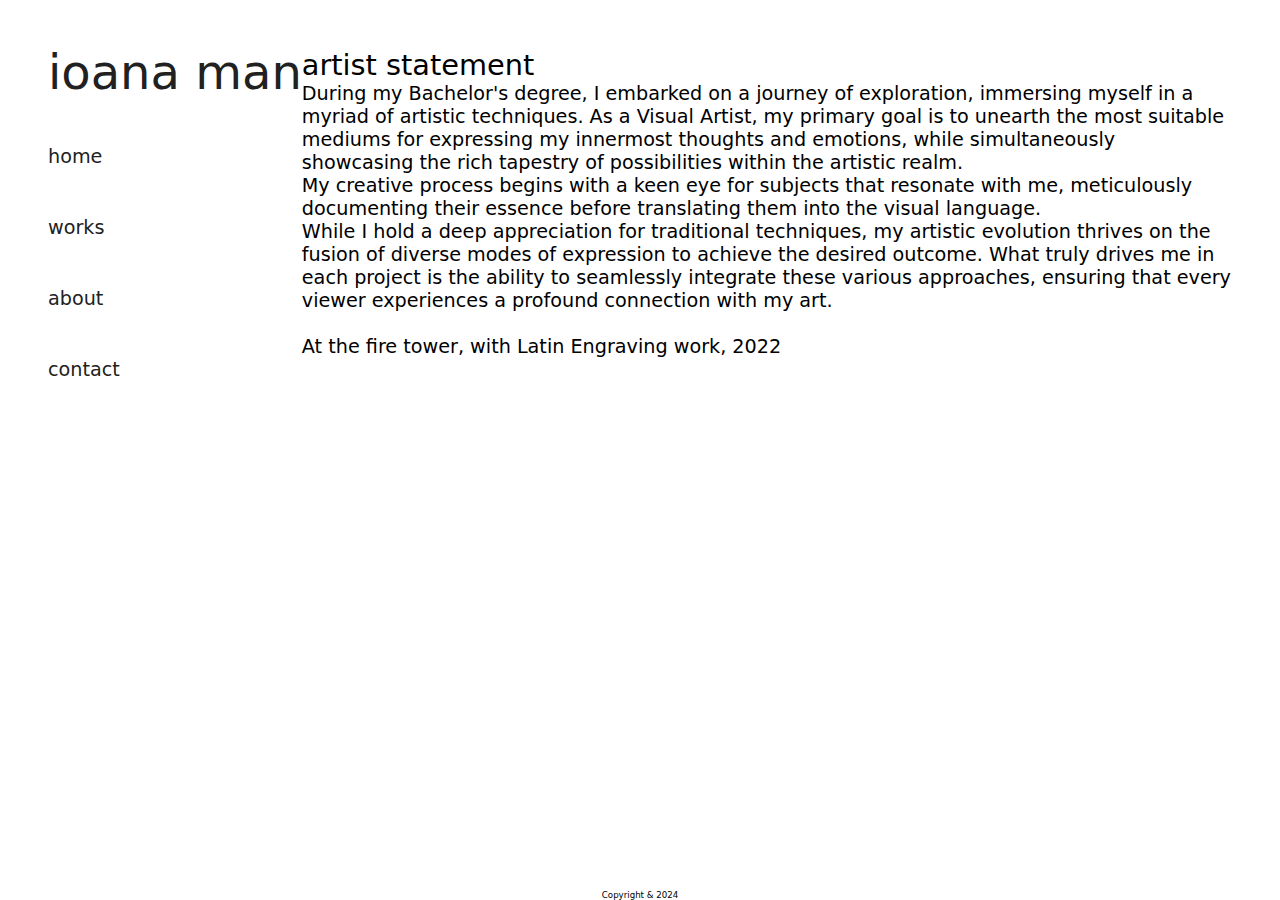
==== about.html @ 364f2be5 "add content at about me page" ====
<!DOCTYPE html>
<html lang="en">

<head>
  <meta charset="UTF-8" />
  <meta name="viewport" content="width=device-width, initial-scale=1.0" />
  <meta name="author" content="Bogdan Man" />
  <meta name="description" content="Portofolio for art including photos graphic design and other forms of art" />

  <link rel="stylesheet" href="https://fonts.cdnfonts.com/css/futura-std-4" />
  <link rel="stylesheet"
    href="https://fonts.googleapis.com/css2?family=Material+Symbols+Outlined:opsz,wght,FILL,GRAD@24,400,0,0" />
  <link rel="icon" href="./assets/l.png" />

  <link rel="stylesheet" href="stylesheet.css" />

  <title>Ioana Man</title>
</head>

<body class="home">
  <div class="container">
    <header>
      <h1>
        <a href="index.html" id="logo">ioana man</a>
      </h1>
      <input type="checkbox" id="menu-open" />
      <label for="menu-open" class="menu-btn">
        <span class="material-symbols-outlined"> menu</span>
      </label>
      <nav class="menu-box">
        <ul>
          <li>
            <a class="menu-item" href="index.html" aria-current="page">home
            </a>
          </li>
          <li>
            <a class="menu-item" href="works.html">
              works</a>
          </li>
          <li>
            <a class="menu-item" href="about.html">about</a>
          </li>
          <li>
            <a class="menu-item" href="/contact.html">contact</a>
          </li>
        </ul>
      </nav>
    </header>
    <div class="about-me-wrapper">
      <div class="about-me-description">
        <h2>artist statement</h2>
        <p>
          During my Bachelor's degree, I embarked on a journey of exploration,
          immersing myself in a myriad of artistic techniques. As a Visual
          Artist, my primary goal is to unearth the most suitable mediums for
          expressing my innermost thoughts and emotions, while simultaneously
          showcasing the rich tapestry of possibilities within the artistic
          realm.
        </p>
        <p> My creative process begins with a keen eye for subjects that
          resonate with me, meticulously documenting their essence before
          translating them into the visual language.
        </p>
        <p>While I hold a deep
          appreciation for traditional techniques, my artistic evolution
          thrives on the fusion of diverse modes of expression to achieve the
          desired outcome. What truly drives me in each project is the ability
          to seamlessly integrate these various approaches, ensuring that
          every viewer experiences a profound connection with my art.
        </p>

      </div>
      <figure>
      <img src="./assets/aboutme/fire.jpg" alt="" loading="lazy" />
      <figcaption>At the fire tower, with Latin Engraving work, 2022</figcaption>
    </figure>
    </div>
    <!-- <div class="bg-container"></div> -->
    <footer>Copyright &amp; 2024</footer>
  </div>
</body>

</html>
---- stylesheet.css ----
:root {
  --color-text: #212121;
  --color-text-hover: #e77e9b;
  --font-logo: "Futura Std", system-ui, -apple-system, sans-serif;
  --font-nav: "Futura Std", system-ui, -apple-system, sans-serif;
  --font-logo-weight: 300;
  --font-nav-weight: 300;
  --font-logo-size: clamp(3rem, 1rem + 1vw, 4rem);
  --font-nav-size: clamp(0.5rem, 0.8rem + 0.5vw, 2rem);
}

/* Reset */
* {
  margin: 0;
  padding: 0;
  box-sizing: border-box;
}

.container {
  display: grid;
  grid-template-columns: auto 1fr;
  grid-template-rows: 1fr auto;
  min-height: 100vh;
  padding-inline: 3rem;
  /* padding-block: 3rem; */
  padding-block-start: 3rem;
}

/* Header */
header {
  color: var(--color-text);
  background-color: white;
  display: flex;
  justify-content: start;
  flex-direction: column;
  align-items: start;
  grid-area: 1 / 1 / 4 / 2;
}

/* Hamburger menu */
span.material-symbols-outlined {
  font-size: 2.5rem;
}

.bg-container {
  grid-area: 1 / 2 / 4 / 4;
  background-image: url("./assets/images/bird/b1.png");
  /* min-height: 100vh; */
  background-position: center center;
  background-repeat: no-repeat;
  background-attachment: fixed;
  background-size: cover;
}

/* Logo */
#logo {
  text-decoration: none;
  color: var(--color-text);
  font-family: var(--font-logo);
  font-weight: var(--font-logo-weight);
  font-size: var(--font-logo-size);
  line-height: 1;
}

nav {
  font-family: var(--font-nav);
  font-weight: var(--font-nav-weight);
  font-size: var(--font-nav-size);
}

h1 {
  margin-block-end: 3rem;
}

ul {
  display: grid;
  grid-template-rows: repeat(3, 1fr);
  grid-gap: 3rem;
  list-style: none;
}

nav ul li {
  display: block;
}

nav ul li a {
  text-decoration: none;
  color: var(--color-text);
  border-block-end: 2px solid var(--border-color, transparent);
}

nav ul li a:where(:hover, :focus) {
  --border-color: var(--color-text-hover);
  color: var(--color-text-hover);
}

nav ul li a:active {
  color: var(--color-text-hover);
}

/* /Header End */

/* Contact */
.form-wrapper {
  position: absolute;
  display: flex;
  justify-content: center;
  align-items: center;
  inset-inline: 50vw;
  inset-block: 50vh;
  /* min-width: 30rem; */
  /* max-width: 80%; */
  height: 36rem;
  max-height: 77%;
  /* max-height: 70%; */
  transform: translate(-50%, -50%);
  background-color: rgba(255, 255, 255, 0.3);
  border-radius: 5px;
  box-shadow: 0.1rem 0.1rem 0.5rem 0 rgba(0, 0, 0, 0.5);
}

label:not(.menu-btn),
input,
textarea,
select,
button {
  font-family: var(--font-nav);
  font-size: var(--font-nav-size);
  font-weight: 300;
  line-height: 1.5;
}

form {
  width: 30em;
  max-width: 90%;
  margin: 0 auto;
}

label:not(.menu-btn) {
  margin-block-start: 1rem;
  /* margin-block-end: .4rem; */

  display: block;
}

.form-input,
.form-textarea {
  padding: 0.1rem;
  width: 100%;
  border: 0px solid #000;
  border-radius: 2px;
  box-shadow: 0.2rem 0.2rem 0.5rem 0.1rem rgba(0, 0, 0, 0.2);
}

.form-textarea {
  margin-block-end: 1rem;
}

button {
  padding-inline: 3.9rem;
  padding-block: 0.1rem;
  border: 0px;
  border-radius: 0.2rem;
  background-color: rgba(0, 0, 0, 0.3);
  color: white;
  /* reset: all; */
}

button:hover {
  cursor: pointer;
  background-color: rgb(231, 126, 155, 0.9);
  color: black;
}

/* Contact END */

/* Works */
.content-container {
  font-family: var(--font-nav);
  font-size: var(--font-nav-size);
  font-weight: var(--font-nav-weight);
  line-height: 2;
}

section h2 {
  font-weight: var(--font-nav-weight);
}

/* Works - END */

.about-me-wrapper {
  font-family: var(--font-nav);
  font-size: var(--font-nav-size);
  font-weight: var(--font-nav-weight);
}

.about-me-wrapper h2 {
  font-weight: var(--font-nav-weight);
}

footer {
  grid-area: 3 / 1 / 4 / 4;
  text-align: center;
  background-color: white;
  font-family: var(--font-nav);
  font-size: clamp(0.1rem, 0.3rem + 0.3vw, 0.7rem);
  font-weight: 100;
  padding-block-start: 3rem;
}

/* MEDIA QUERIES */
/* Mobile */
@media (max-width: 48rem) {
  .container {
    display: grid;
    grid-template-columns: 1fr;
    grid-template-rows: 0.4fr 4fr 0.1fr;
    padding-inline: 1.3rem;
    padding-block: 0rem;
  }

  /* Header */
  header {
    grid-area: 1 / 1 / 2 / 2;
    background-color: white;
    flex-direction: row;
    justify-content: space-between;
    align-items: center;
    margin: 0;
    z-index: 1;
  }

  #logo {
    line-height: 1;
    inset-inline-start: 0;
  }

  h1 {
    margin: 0;
  }

  /* Menu on mobile */
  #menu-open:checked ~ nav.menu-box {
    display: block !important;
    position: fixed;
  }

  #menu-open:checked ~ nav ul {
    display: flex !important;
    flex-direction: column;
    justify-content: start;
    align-items: center;
    text-align: center;
    position: fixed;
    background-color: #e77e9b;
    width: 100vw;
    height: 100vh;
    inset-inline: 50vw;
    inset-block: 10vw;
    transform: translate(-50%, 0);
    padding-block-start: 5rem;
  }

  .menu-btn {
    cursor: pointer;
    line-height: 0;
  }

  .menu-box {
    display: none;
    position: fixed;
  }

  .menu-item:hover {
    border-color: #fff;
    color: #fff;
    cursor: pointer;
  }

  input[type="checkbox"] {
    appearance: none;
  }

  /* Menu button on mobile END */
  /* Header END */

  .bg-container {
    grid-area: 2 / 1 / 3 / 2;
    background-image: url("./assets/images/bird/b1.png");
    background-position: center center;
    background-repeat: no-repeat;
    background-attachment: fixed;
    background-size: cover;
  }

  /* Works */
  .works {
    padding-inline: 1em;
    padding-block: 1rem;
  }

  /* Works END */

  footer {
    grid-area: 3 / 1 / 4 / 2;
    padding-block: 0rem;
    text-align: center;
    align-self: end;
  }

  /* Contact Form */
  .form-wrapper {
    min-width: 70%;
  }
  /* Contact Form  END*/

  /* About Me */
  .about-me-wrapper {
    display: grid;
    grid-template-columns: 1fr;
    grid-template-rows: auto auto;
    min-height: 100vh;
  }

  .about-me-description {
    padding-block: 5rem 5rem;
  }
  .about-me-description h2 {
    /* font-size:medium; */
    margin-block-end: 1rem;
    text-transform: capitalize;
  }

  .about-me-description p{
    line-height: 1.8rem;
    letter-spacing: .1rem;
    text-wrap: pretty;
    word-break:break;
    margin-block: 0 1rem;
  }

  .about-me-wrapper img{
    /* width: 100%; */
    /* height: 100%; */
    block-size: auto;
    max-inline-size: 100%;
    object-fit: cover;
    display: block;
    overflow:hidden;
    padding-block: 1rem 1rem;
  }

  figcaption {
    font-size: .8rem;
    text-align: center;
  }
  /* About Me END */
}

/* Desktop and Larger */
@media (min-width: 48.06rem) {
  .container {
    display: grid;
    grid-template-columns: auto 1fr;
    grid-template-rows: 1fr auto;
    min-height: 100vh;
    padding-inline: 3rem;
    padding-block-start: 3rem;
  }

  .menu-btn {
    display: none;
  }

  input[type="checkbox"] {
    appearance: none;
  }

  footer {
    padding-block-start: 1rem;
  }

  .form-wrapper {
    min-width: 30%;
    transform: translate(-30%, -50%);
  }

  /* Works */
  .works {
    min-height: 100vh;
    padding-inline: 3rem;
    padding-block-start: 3rem;
  }

  .works-header {
    position: fixed;
    min-height: 100vh;
    inset-block-start: 0;
    padding-block-start: 3rem;
  }

  .content-container {
    inline-size: 71vw;
    transform: translate(30%, 0);
  }

  section h2 {
    position: absolute;
    inset-inline-end: 0;
  }

  /* Works END */
}
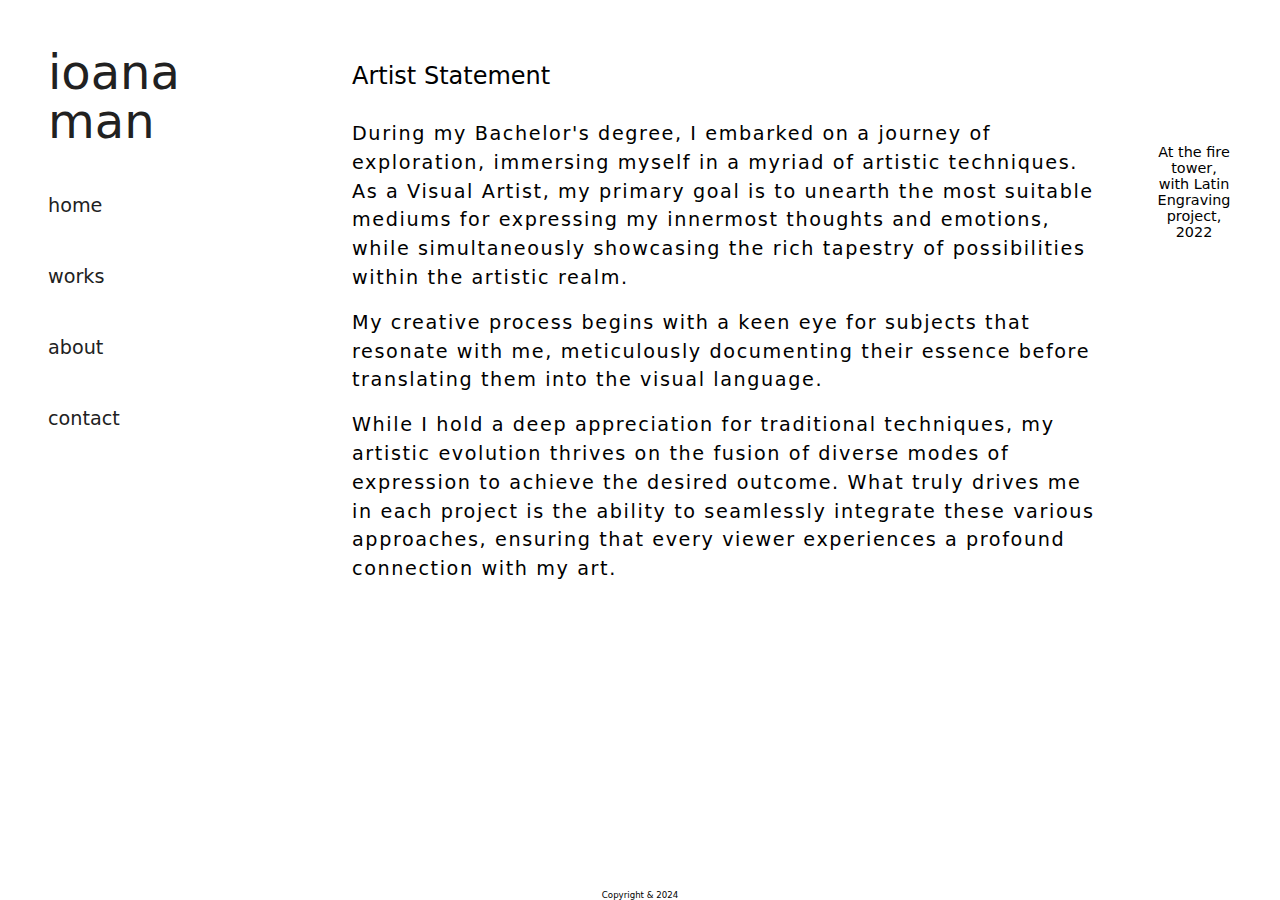
==== commit 1e52ad7d: "adjust menu in mobile, about me in desktop, work section in desktop, anatomy images resize" ====
--- a/about.html
+++ b/about.html
@@ -18,8 +18,8 @@
 </head>
 
 <body class="home">
-  <div class="container">
-    <header>
+  <div class="about">
+    <header class="about-header">
       <h1>
         <a href="index.html" id="logo">ioana man</a>
       </h1>
@@ -71,9 +71,9 @@
 
       </div>
       <figure>
-      <img src="./assets/aboutme/fire.jpg" alt="" loading="lazy" />
-      <figcaption>At the fire tower, with Latin Engraving work, 2022</figcaption>
-    </figure>
+        <img src="./assets/aboutme/fire.jpg" alt="" loading="lazy" />
+        <figcaption>At the fire tower, with Latin Engraving project, 2022</figcaption>
+      </figure>
     </div>
     <!-- <div class="bg-container"></div> -->
     <footer>Copyright &amp; 2024</footer>
--- a/stylesheet.css
+++ b/stylesheet.css
@@ -7,6 +7,7 @@
   --font-nav-weight: 300;
   --font-logo-size: clamp(3rem, 1rem + 1vw, 4rem);
   --font-nav-size: clamp(0.5rem, 0.8rem + 0.5vw, 2rem);
+  --font-about-me-header-size: 1.5rem;
 }
 
 /* Reset */
@@ -50,6 +51,10 @@
   background-repeat: no-repeat;
   background-attachment: fixed;
   background-size: cover;
+}
+
+body:has(#menu-open:checked) {
+  overflow: hidden;
 }
 
 /* Logo */
@@ -188,6 +193,7 @@
 
 /* Works - END */
 
+/* About me  */
 .about-me-wrapper {
   font-family: var(--font-nav);
   font-size: var(--font-nav-size);
@@ -196,7 +202,10 @@
 
 .about-me-wrapper h2 {
   font-weight: var(--font-nav-weight);
-}
+  font-size: var(--font-about-me-header-size);
+}
+
+/* About me  END*/
 
 footer {
   grid-area: 3 / 1 / 4 / 4;
@@ -208,6 +217,8 @@
   padding-block-start: 3rem;
 }
 
+
+
 /* MEDIA QUERIES */
 /* Mobile */
 @media (max-width: 48rem) {
@@ -215,8 +226,8 @@
     display: grid;
     grid-template-columns: 1fr;
     grid-template-rows: 0.4fr 4fr 0.1fr;
-    padding-inline: 1.3rem;
-    padding-block: 0rem;
+    padding-inline: 1rem;
+    padding-block: 1rem;
   }
 
   /* Header */
@@ -226,7 +237,7 @@
     flex-direction: row;
     justify-content: space-between;
     align-items: center;
-    margin: 0;
+    /* margin: 0; */
     z-index: 1;
   }
 
@@ -239,26 +250,22 @@
     margin: 0;
   }
 
-  /* Menu on mobile */
-  #menu-open:checked ~ nav.menu-box {
+  #menu-open:checked~nav.menu-box {
     display: block !important;
-    position: fixed;
-  }
-
-  #menu-open:checked ~ nav ul {
-    display: flex !important;
+    background-color: #e77e9b;
+    inset-inline-end: 0;
+    inset-block-start: 5rem;
+    inline-size: 100vw;
+    block-size: 100vh;
+    text-align: center;
+  }
+
+  #menu-open:checked~nav ul {
+    display: flex;
     flex-direction: column;
-    justify-content: start;
     align-items: center;
-    text-align: center;
-    position: fixed;
-    background-color: #e77e9b;
-    width: 100vw;
-    height: 100vh;
-    inset-inline: 50vw;
-    inset-block: 10vw;
-    transform: translate(-50%, 0);
-    padding-block-start: 5rem;
+    justify-content: end;
+    block-size: 50%;
   }
 
   .menu-btn {
@@ -299,6 +306,40 @@
     padding-block: 1rem;
   }
 
+  .section-anatomy img {
+    max-inline-size: 100%;
+    block-size: auto;
+    object-fit: contain;
+  }
+
+  .content-container {
+    padding-block: 2rem;
+  }
+
+  .section-anatomy {
+    display: flex;
+    flex-direction: column;
+    margin-block: 1rem;
+  }
+
+  .section-anatomy h2 {
+    align-self: flex-end;
+    margin-block: 1rem;
+  }
+
+  .anatomy-images-wrapper {
+    margin-block: 1rem;
+  }
+
+  .anatomy-images-wrapper img {
+    padding-block: 3rem;
+    padding-inline: 2rem;
+  }
+
+  .anatomy-images-wrapper img:not(:last-child) {
+    margin-block-end: 1rem ;
+  }
+
   /* Works END */
 
   footer {
@@ -312,48 +353,64 @@
   .form-wrapper {
     min-width: 70%;
   }
+
   /* Contact Form  END*/
 
   /* About Me */
+  .about {
+    min-height: 100vh;
+    padding-inline: 1rem;
+    padding-block: 1rem;
+  }
+
   .about-me-wrapper {
-    display: grid;
+    display: flex;
+    flex-direction: column;
+    justify-content: center;
+    align-items: center;
+    /* display: grid;
     grid-template-columns: 1fr;
-    grid-template-rows: auto auto;
-    min-height: 100vh;
+    grid-template-rows: 1fr .1fr; */
+    /* min-height: 100vh; */
   }
 
   .about-me-description {
     padding-block: 5rem 5rem;
   }
+
   .about-me-description h2 {
     /* font-size:medium; */
     margin-block-end: 1rem;
     text-transform: capitalize;
-  }
-
-  .about-me-description p{
+    padding-inline-start: 1rem;
+  }
+
+  .about-me-description p {
     line-height: 1.8rem;
-    letter-spacing: .1rem;
+    letter-spacing: 0.1rem;
+    padding-inline: 1rem;
     text-wrap: pretty;
-    word-break:break;
+    word-break: break;
+  }
+
+  .about-me-description p:not(:last-child) {
     margin-block: 0 1rem;
   }
 
-  .about-me-wrapper img{
-    /* width: 100%; */
-    /* height: 100%; */
+  .about-me-wrapper img {
     block-size: auto;
     max-inline-size: 100%;
     object-fit: cover;
     display: block;
-    overflow:hidden;
     padding-block: 1rem 1rem;
   }
 
   figcaption {
-    font-size: .8rem;
+    font-size: 0.8rem;
     text-align: center;
-  }
+    margin-block-end: 5rem;
+  }
+
   /* About Me END */
 }
 
@@ -386,28 +443,131 @@
   }
 
   /* Works */
+
   .works {
+    padding-inline: 3rem;
+    padding-block-start: 3rem;
+    /* overflow: auto; */
+  }
+
+  .works-header {
+    position: sticky;
+    /* min-height: 100vh; */
+    inset-block-start: 0;
+    inset-inline-start: 0;
+    min-width: 15rem;
+    margin-inline-end: 1rem;
+    align-self: flex-start
+      /* padding-inline-start: 3rem; */
+  }
+
+  #header-content-wrapper {
+    display: flex;
+    flex-direction: row;
+    justify-content: space-between;
+  }
+
+  .section-anatomy {
+    display: flex;
+    flex-direction: column;
+    align-items: end;
+  }
+
+  .section-anatomy h2{
+    padding-inline-end: 2rem;
+  }
+
+  .anatomy-images-wrapper {
+    display: flex;
+    flex-direction: column;
+    align-items: end;
+    justify-content: center;
+  }
+
+  .anatomy-images-wrapper img {
+    max-inline-size: 100%;
+    block-size: auto;
+    object-fit: contain;
+    padding-block: 5rem;
+    margin-block: 1rem;
+    padding-inline: 2rem;
+  }
+  #anatomy-vertical-img{
+    max-inline-size: 70%;
+    align-self: center;
+  }
+
+  /* Works END */
+
+  /* About me */
+  .about {
+    display: grid;
+    grid-template-columns: 1fr auto;
+    grid-template-rows: auto 1fr;
     min-height: 100vh;
     padding-inline: 3rem;
     padding-block-start: 3rem;
-  }
-
-  .works-header {
-    position: fixed;
-    min-height: 100vh;
-    inset-block-start: 0;
-    padding-block-start: 3rem;
-  }
-
-  .content-container {
-    inline-size: 71vw;
-    transform: translate(30%, 0);
-  }
-
-  section h2 {
-    position: absolute;
+    /* overflow: hidden; */
+  }
+
+  .about-header {
+    margin-inline-end: 3rem;
+    min-width: 15rem;
+  }
+
+  .about-me-wrapper {
+    display: flex;
+    /* padding-block-end:3rem */
+  }
+
+  .about-me-description {
+    /* max-inline-size: 50% 100% auto auto; */
+    /* inset-inline: 50vw; */
+    /* inset-block: 50vh; */
+    /* height: auto; */
+    /* width: auto !important; */
+    padding-inline: 1rem;
+  }
+
+  .about-me-description h2 {
+    margin-inline-end: 2rem;
+    margin-block: 1rem 2rem;
+    line-height: 1;
+    text-transform: capitalize;
+  }
+
+  .about-me-description p {
+    line-height: 1.8rem;
+    letter-spacing: 0.1rem;
+    text-wrap: pretty;
+    word-break: break;
+    margin-inline-end: 2rem;
+    min-width: 10rem;
+  }
+
+  .about-me-description p:not(:last-child) {
+    margin-block: 0 1rem;
+  }
+
+  .about-me-wrapper img {
+    object-fit: contain;
+    /* object-position: top center; */
+    max-width: 20rem;
+    height: auto;
+    /* object-position: 50% 50%; */
+    display: block;
+    margin-inline-start: auto;
     inset-inline-end: 0;
-  }
-
-  /* Works END */
-}
+    /* block-size: auto; */
+    /* max-inline-size: 100%; */
+    object-fit: cover;
+    padding-block: 5rem 1rem;
+  }
+
+  figcaption {
+    font-size: calc(0.5rem + 0.5vw);
+    text-align: center;
+  }
+
+  /* About me END*/
+}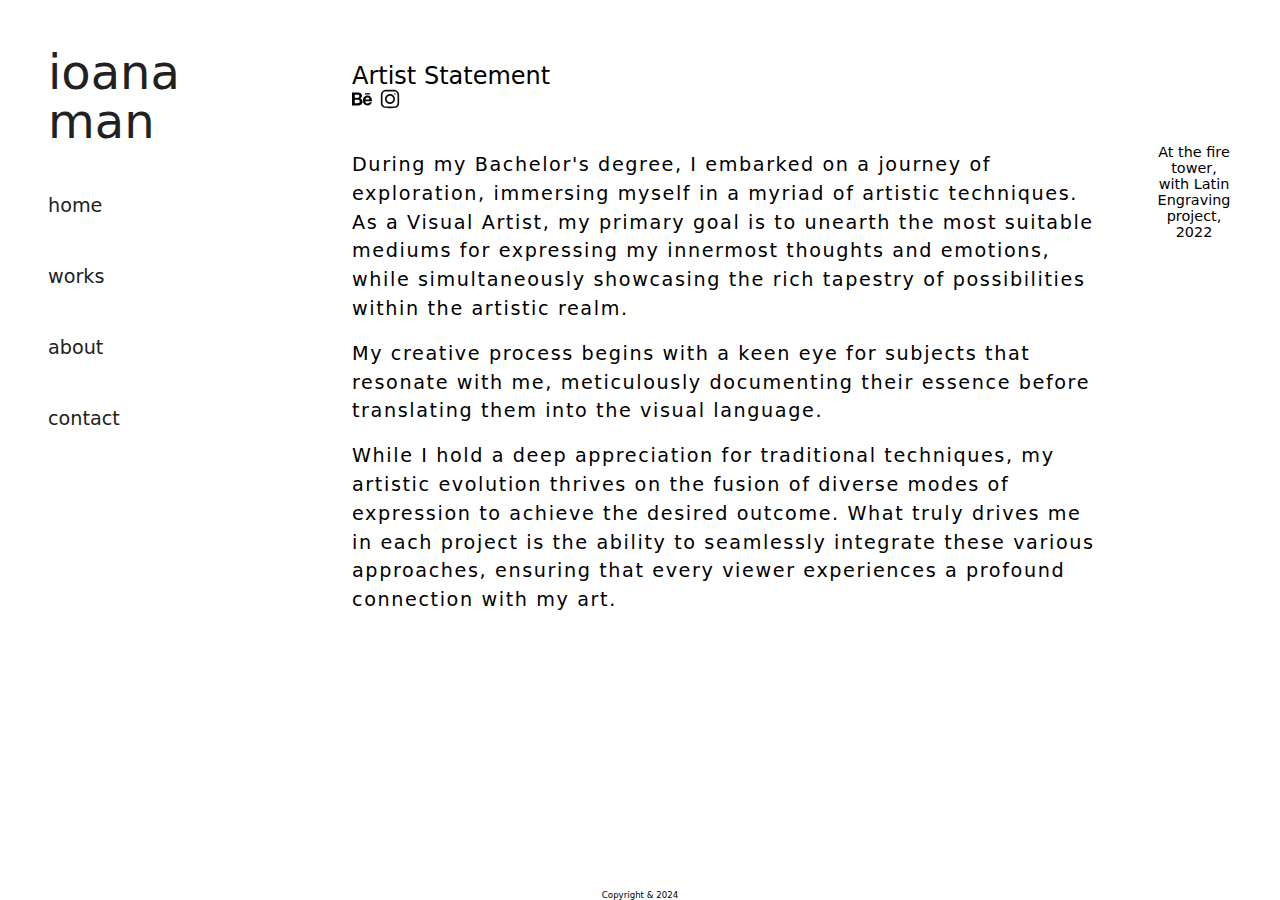
==== commit d6019709: "adding social media" ====
--- a/about.html
+++ b/about.html
@@ -1,83 +1,104 @@
 <!DOCTYPE html>
 <html lang="en">
+  <head>
+    <meta charset="UTF-8" />
+    <meta name="viewport" content="width=device-width, initial-scale=1.0" />
+    <meta name="author" content="Bogdan Man" />
+    <meta
+      name="description"
+      content="Portofolio for art including photos graphic design and other forms of art"
+    />
 
-<head>
-  <meta charset="UTF-8" />
-  <meta name="viewport" content="width=device-width, initial-scale=1.0" />
-  <meta name="author" content="Bogdan Man" />
-  <meta name="description" content="Portofolio for art including photos graphic design and other forms of art" />
+    <link rel="stylesheet" href="https://fonts.cdnfonts.com/css/futura-std-4" />
+    <link
+      rel="stylesheet"
+      href="https://fonts.googleapis.com/css2?family=Material+Symbols+Outlined:opsz,wght,FILL,GRAD@24,400,0,0"
+    />
+    <link rel="icon" href="./assets/l.png" />
 
-  <link rel="stylesheet" href="https://fonts.cdnfonts.com/css/futura-std-4" />
-  <link rel="stylesheet"
-    href="https://fonts.googleapis.com/css2?family=Material+Symbols+Outlined:opsz,wght,FILL,GRAD@24,400,0,0" />
-  <link rel="icon" href="./assets/l.png" />
+    <link rel="stylesheet" href="stylesheet.css" />
 
-  <link rel="stylesheet" href="stylesheet.css" />
+    <title>Ioana Man</title>
+  </head>
 
-  <title>Ioana Man</title>
-</head>
-
-<body class="home">
-  <div class="about">
-    <header class="about-header">
-      <h1>
-        <a href="index.html" id="logo">ioana man</a>
-      </h1>
-      <input type="checkbox" id="menu-open" />
-      <label for="menu-open" class="menu-btn">
-        <span class="material-symbols-outlined"> menu</span>
-      </label>
-      <nav class="menu-box">
-        <ul>
-          <li>
-            <a class="menu-item" href="index.html" aria-current="page">home
-            </a>
-          </li>
-          <li>
-            <a class="menu-item" href="works.html">
-              works</a>
-          </li>
-          <li>
-            <a class="menu-item" href="about.html">about</a>
-          </li>
-          <li>
-            <a class="menu-item" href="/contact.html">contact</a>
-          </li>
-        </ul>
-      </nav>
-    </header>
-    <div class="about-me-wrapper">
-      <div class="about-me-description">
-        <h2>artist statement</h2>
-        <p>
-          During my Bachelor's degree, I embarked on a journey of exploration,
-          immersing myself in a myriad of artistic techniques. As a Visual
-          Artist, my primary goal is to unearth the most suitable mediums for
-          expressing my innermost thoughts and emotions, while simultaneously
-          showcasing the rich tapestry of possibilities within the artistic
-          realm.
-        </p>
-        <p> My creative process begins with a keen eye for subjects that
-          resonate with me, meticulously documenting their essence before
-          translating them into the visual language.
-        </p>
-        <p>While I hold a deep
-          appreciation for traditional techniques, my artistic evolution
-          thrives on the fusion of diverse modes of expression to achieve the
-          desired outcome. What truly drives me in each project is the ability
-          to seamlessly integrate these various approaches, ensuring that
-          every viewer experiences a profound connection with my art.
-        </p>
-
+  <body class="home">
+    <div class="about">
+      <header class="about-header">
+        <h1>
+          <a href="index.html" id="logo">ioana man</a>
+        </h1>
+        <input type="checkbox" id="menu-open" />
+        <label for="menu-open" class="menu-btn">
+          <span class="material-symbols-outlined"> menu</span>
+        </label>
+        <nav class="menu-box">
+          <ul>
+            <li>
+              <a class="menu-item" href="index.html" aria-current="page"
+                >home
+              </a>
+            </li>
+            <li>
+              <a class="menu-item" href="works.html"> works</a>
+            </li>
+            <li>
+              <a class="menu-item" href="about.html">about</a>
+            </li>
+            <li>
+              <a class="menu-item" href="/contact.html">contact</a>
+            </li>
+          </ul>
+        </nav>
+      </header>
+      <div class="about-me-wrapper">
+        <div class="about-me-description">
+          <div class="header-social-media">
+            <h2>artist statement</h2>
+            <div class="social-media">
+              <img
+                id="social-media-behance"
+                src="./assets/social-media/behance.svg"
+                alt="behance"
+                style="width: 20px; height: auto"
+              />
+              <img
+                src="./assets/social-media/insta.svg"
+                alt="instagram"
+                style="width: 20px; height: auto"
+              />
+            </div>
+          </div>
+          <p>
+            During my Bachelor's degree, I embarked on a journey of exploration,
+            immersing myself in a myriad of artistic techniques. As a Visual
+            Artist, my primary goal is to unearth the most suitable mediums for
+            expressing my innermost thoughts and emotions, while simultaneously
+            showcasing the rich tapestry of possibilities within the artistic
+            realm.
+          </p>
+          <p>
+            My creative process begins with a keen eye for subjects that
+            resonate with me, meticulously documenting their essence before
+            translating them into the visual language.
+          </p>
+          <p>
+            While I hold a deep appreciation for traditional techniques, my
+            artistic evolution thrives on the fusion of diverse modes of
+            expression to achieve the desired outcome. What truly drives me in
+            each project is the ability to seamlessly integrate these various
+            approaches, ensuring that every viewer experiences a profound
+            connection with my art.
+          </p>
+        </div>
+        <figure>
+          <img src="./assets/aboutme/fire.jpg" alt="" loading="lazy" />
+          <figcaption>
+            At the fire tower, with Latin Engraving project, 2022
+          </figcaption>
+        </figure>
       </div>
-      <figure>
-        <img src="./assets/aboutme/fire.jpg" alt="" loading="lazy" />
-        <figcaption>At the fire tower, with Latin Engraving project, 2022</figcaption>
-      </figure>
+      <!-- <div class="bg-container"></div> -->
+      <footer>Copyright &amp; 2024</footer>
     </div>
-    <!-- <div class="bg-container"></div> -->
-    <footer>Copyright &amp; 2024</footer>
-  </div>
-</body>
-
-</html>+  </body>
+</html>
--- a/stylesheet.css
+++ b/stylesheet.css
@@ -23,7 +23,6 @@
   grid-template-rows: 1fr auto;
   min-height: 100vh;
   padding-inline: 3rem;
-  /* padding-block: 3rem; */
   padding-block-start: 3rem;
 }
 
@@ -46,7 +45,6 @@
 .bg-container {
   grid-area: 1 / 2 / 4 / 4;
   background-image: url("./assets/images/bird/b1.png");
-  /* min-height: 100vh; */
   background-position: center center;
   background-repeat: no-repeat;
   background-attachment: fixed;
@@ -98,11 +96,6 @@
   --border-color: var(--color-text-hover);
   color: var(--color-text-hover);
 }
-
-nav ul li a:active {
-  color: var(--color-text-hover);
-}
-
 /* /Header End */
 
 /* Contact */
@@ -113,15 +106,13 @@
   align-items: center;
   inset-inline: 50vw;
   inset-block: 50vh;
-  /* min-width: 30rem; */
-  /* max-width: 80%; */
   height: 36rem;
   max-height: 77%;
-  /* max-height: 70%; */
   transform: translate(-50%, -50%);
   background-color: rgba(255, 255, 255, 0.3);
   border-radius: 5px;
   box-shadow: 0.1rem 0.1rem 0.5rem 0 rgba(0, 0, 0, 0.5);
+  backdrop-filter: blur(5px);
 }
 
 label:not(.menu-btn),
@@ -205,7 +196,17 @@
   font-size: var(--font-about-me-header-size);
 }
 
+/* Social-media */
+.social-media img {
+  cursor: pointer;
+}
+
+.social-media img:where(:hover, :focus, :active) {
+  opacity: .5;
+}
+/* Social-media END*/
 /* About me  END*/
+
 
 footer {
   grid-area: 3 / 1 / 4 / 4;
@@ -237,7 +238,6 @@
     flex-direction: row;
     justify-content: space-between;
     align-items: center;
-    /* margin: 0; */
     z-index: 1;
   }
 
@@ -368,10 +368,6 @@
     flex-direction: column;
     justify-content: center;
     align-items: center;
-    /* display: grid;
-    grid-template-columns: 1fr;
-    grid-template-rows: 1fr .1fr; */
-    /* min-height: 100vh; */
   }
 
   .about-me-description {
@@ -379,8 +375,7 @@
   }
 
   .about-me-description h2 {
-    /* font-size:medium; */
-    margin-block-end: 1rem;
+    /* margin-block-end: 1rem; */
     text-transform: capitalize;
     padding-inline-start: 1rem;
   }
@@ -411,6 +406,23 @@
     margin-block-end: 5rem;
   }
 
+  .header-social-media {
+    display: flex;
+    flex-direction: column;
+  }
+
+  .social-media{
+    display: flex;
+    flex-direction: row;
+    gap: .6rem;
+    padding-inline-start: 1rem;
+    margin-block-end: 1rem;
+  }
+
+  .social-media img {
+    padding-bottom: 10px;
+    padding-top: 1px;
+  }
   /* About Me END */
 }
 
@@ -447,18 +459,15 @@
   .works {
     padding-inline: 3rem;
     padding-block-start: 3rem;
-    /* overflow: auto; */
   }
 
   .works-header {
     position: sticky;
-    /* min-height: 100vh; */
     inset-block-start: 0;
     inset-inline-start: 0;
     min-width: 15rem;
     margin-inline-end: 1rem;
     align-self: flex-start
-      /* padding-inline-start: 3rem; */
   }
 
   #header-content-wrapper {
@@ -507,7 +516,6 @@
     min-height: 100vh;
     padding-inline: 3rem;
     padding-block-start: 3rem;
-    /* overflow: hidden; */
   }
 
   .about-header {
@@ -517,21 +525,14 @@
 
   .about-me-wrapper {
     display: flex;
-    /* padding-block-end:3rem */
   }
 
   .about-me-description {
-    /* max-inline-size: 50% 100% auto auto; */
-    /* inset-inline: 50vw; */
-    /* inset-block: 50vh; */
-    /* height: auto; */
-    /* width: auto !important; */
     padding-inline: 1rem;
   }
 
   .about-me-description h2 {
-    margin-inline-end: 2rem;
-    margin-block: 1rem 2rem;
+    padding-block-start: 1rem;
     line-height: 1;
     text-transform: capitalize;
   }
@@ -551,15 +552,11 @@
 
   .about-me-wrapper img {
     object-fit: contain;
-    /* object-position: top center; */
     max-width: 20rem;
     height: auto;
-    /* object-position: 50% 50%; */
     display: block;
     margin-inline-start: auto;
     inset-inline-end: 0;
-    /* block-size: auto; */
-    /* max-inline-size: 100%; */
     object-fit: cover;
     padding-block: 5rem 1rem;
   }
@@ -569,5 +566,29 @@
     text-align: center;
   }
 
+  /* Social-media */
+  .header-social-media {
+    display: flex;
+    flex-direction: column;
+    justify-content: start;
+    align-items: start;
+  }
+
+  .social-media{
+    display: flex;
+    align-items: start;
+    justify-content: start;
+    justify-self: start;
+    gap: .5rem;
+    margin-inline-end: 2rem;
+    margin-block: 0 2rem;
+  }
+
+  .social-media img {
+    padding-bottom: 10px;
+    padding-top: 1px;
+  }
+
+  /* Social-media END*/
   /* About me END*/
 }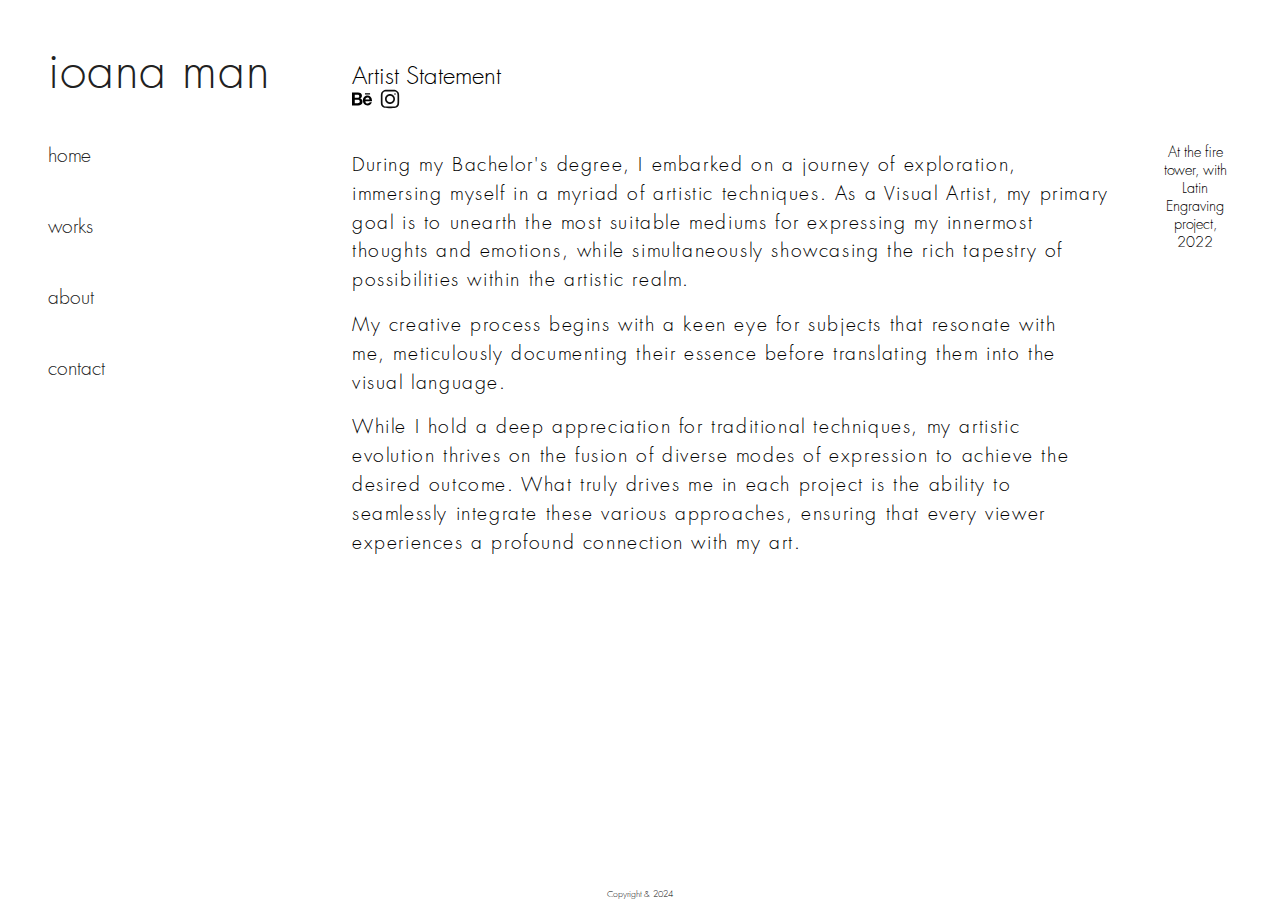
==== commit 13fd64d7: "ading prefetch to material symbol links" ====
--- a/about.html
+++ b/about.html
@@ -9,8 +9,7 @@
       content="Portofolio for art including photos graphic design and other forms of art"
     />
 
-    <link rel="stylesheet" href="https://fonts.cdnfonts.com/css/futura-std-4" />
-    <link
+    <link rel="DNS-prefetch"
       rel="stylesheet"
       href="https://fonts.googleapis.com/css2?family=Material+Symbols+Outlined:opsz,wght,FILL,GRAD@24,400,0,0"
     />
@@ -55,17 +54,17 @@
           <div class="header-social-media">
             <h2>artist statement</h2>
             <div class="social-media">
-              <img
+              <a href="https://www.behance.net/moira02?log_shim_removal=1"><img
                 id="social-media-behance"
                 src="./assets/social-media/behance.svg"
                 alt="behance"
                 style="width: 20px; height: auto"
-              />
-              <img
+              /></a>
+              <a href="https://www.instagram.com/ioana.cu.i.mic/?igsh=amN0MjlwaXcwMWps"><img
                 src="./assets/social-media/insta.svg"
                 alt="instagram"
                 style="width: 20px; height: auto"
-              />
+              /></a>
             </div>
           </div>
           <p>
--- a/stylesheet.css
+++ b/stylesheet.css
@@ -1,13 +1,27 @@
+
 :root {
   --color-text: #212121;
   --color-text-hover: #e77e9b;
-  --font-logo: "Futura Std", system-ui, -apple-system, sans-serif;
-  --font-nav: "Futura Std", system-ui, -apple-system, sans-serif;
+  --font-logo: "FuturaLTProLight", system-ui, "Segoe UI", Roboto, Helvetica, Arial,
+  sans-serif, "Apple Color Emoji", "Segoe UI Emoji", "Segoe UI Symbol";
+  --font-nav: "FuturaLTProLight", system-ui, "Segoe UI", Roboto, Helvetica, Arial,
+  sans-serif, "Apple Color Emoji", "Segoe UI Emoji", "Segoe UI Symbol";
   --font-logo-weight: 300;
   --font-nav-weight: 300;
   --font-logo-size: clamp(3rem, 1rem + 1vw, 4rem);
   --font-nav-size: clamp(0.5rem, 0.8rem + 0.5vw, 2rem);
   --font-about-me-header-size: 1.5rem;
+}
+
+@font-face {
+  font-family: "FuturaLTProLight";
+  font-display: swap;
+  font-weight: normal;
+  font-style: normal;
+  src: local(FuturaLTProBook),
+    url("./assets/Futura/FuturaLTProLight.woff2"),
+    url("./assets/Futura/FuturaLTProLight.woff"),
+    url("./assets/Futura/FuturaLTProLight.otf");
 }
 
 /* Reset */
@@ -90,12 +104,14 @@
   text-decoration: none;
   color: var(--color-text);
   border-block-end: 2px solid var(--border-color, transparent);
+  transition: all 300ms ease;
 }
 
 nav ul li a:where(:hover, :focus) {
   --border-color: var(--color-text-hover);
   color: var(--color-text-hover);
 }
+
 /* /Header End */
 
 /* Contact */
@@ -159,7 +175,7 @@
   border-radius: 0.2rem;
   background-color: rgba(0, 0, 0, 0.3);
   color: white;
-  /* reset: all; */
+  transition: all 300ms ease-in;
 }
 
 button:hover {
@@ -199,14 +215,15 @@
 /* Social-media */
 .social-media img {
   cursor: pointer;
-}
-
-.social-media img:where(:hover, :focus, :active) {
+  transition: all 300ms ease;
+}
+
+.social-media img:where(:hover, :focus) {
   opacity: .5;
 }
+
 /* Social-media END*/
 /* About me  END*/
-
 
 footer {
   grid-area: 3 / 1 / 4 / 4;
@@ -217,8 +234,6 @@
   font-weight: 100;
   padding-block-start: 3rem;
 }
-
-
 
 /* MEDIA QUERIES */
 /* Mobile */
@@ -252,12 +267,15 @@
 
   #menu-open:checked~nav.menu-box {
     display: block !important;
-    background-color: #e77e9b;
+    background-color: rgb(231, 126, 155, 0.7);
+    backdrop-filter: blur(5px);
     inset-inline-end: 0;
     inset-block-start: 5rem;
     inline-size: 100vw;
     block-size: 100vh;
     text-align: center;
+    transition: all 300ms ease;
+    z-index: 1;
   }
 
   #menu-open:checked~nav ul {
@@ -266,11 +284,17 @@
     align-items: center;
     justify-content: end;
     block-size: 50%;
+    transition: all 300ms ease;
   }
 
   .menu-btn {
     cursor: pointer;
     line-height: 0;
+    transition: all 200ms ease-in;
+  }
+
+  .menu-btn:is(:hover, :focus, :active) {
+    color: var(--color-text-hover);
   }
 
   .menu-box {
@@ -278,10 +302,11 @@
     position: fixed;
   }
 
-  .menu-item:hover {
+  .menu-item:is(:hover, :focus) {
     border-color: #fff;
     color: #fff;
     cursor: pointer;
+    z-index: 3;
   }
 
   input[type="checkbox"] {
@@ -306,38 +331,53 @@
     padding-block: 1rem;
   }
 
-  .section-anatomy img {
+  .section-anatomy img,
+  .section-ch img {
     max-inline-size: 100%;
     block-size: auto;
     object-fit: contain;
   }
 
+  /* Animations images mobile */
+  .section-anatomy img:not(:first-child),
+  .section-ch img {
+    animation: fade-in linear;
+    animation-timeline: view();
+    animation-range-start: 50px;
+    animation-range-end: 300px;
+  }
+
   .content-container {
     padding-block: 2rem;
   }
 
-  .section-anatomy {
+  .section-anatomy,
+  .section-ch {
     display: flex;
     flex-direction: column;
     margin-block: 1rem;
   }
 
-  .section-anatomy h2 {
+  .section-anatomy h2,
+  .section-ch h2 {
     align-self: flex-end;
     margin-block: 1rem;
   }
 
-  .anatomy-images-wrapper {
+  .anatomy-images-wrapper,
+  .ch-images-wrapper {
     margin-block: 1rem;
   }
 
-  .anatomy-images-wrapper img {
-    padding-block: 3rem;
-    padding-inline: 2rem;
-  }
-
-  .anatomy-images-wrapper img:not(:last-child) {
-    margin-block-end: 1rem ;
+  .anatomy-images-wrapper img,
+  .ch-images-wrapper img {
+    padding-block: 1rem;
+    padding-inline: 0rem;
+  }
+
+  .anatomy-images-wrapper img:not(:last-child),
+  .ch-images-wrapper img:not(:last-child) {
+    margin-block-end: 1rem;
   }
 
   /* Works END */
@@ -375,7 +415,6 @@
   }
 
   .about-me-description h2 {
-    /* margin-block-end: 1rem; */
     text-transform: capitalize;
     padding-inline-start: 1rem;
   }
@@ -411,7 +450,7 @@
     flex-direction: column;
   }
 
-  .social-media{
+  .social-media {
     display: flex;
     flex-direction: row;
     gap: .6rem;
@@ -423,6 +462,7 @@
     padding-bottom: 10px;
     padding-top: 1px;
   }
+
   /* About Me END */
 }
 
@@ -461,6 +501,17 @@
     padding-block-start: 3rem;
   }
 
+  /* .blur-up {
+		-webkit-filter: blur(5px);
+		filter: blur(5px);
+		transition: filter 400ms, -webkit-filter 400ms;
+	}
+
+	.blur-up.lazyloaded {
+		-webkit-filter: blur(0);
+		filter: blur(0);
+	} */
+
   .works-header {
     position: sticky;
     inset-block-start: 0;
@@ -476,34 +527,51 @@
     justify-content: space-between;
   }
 
-  .section-anatomy {
+  .section-anatomy,
+  .section-ch {
     display: flex;
     flex-direction: column;
     align-items: end;
   }
 
-  .section-anatomy h2{
+  .section-anatomy h2,
+  .section-ch h2 {
     padding-inline-end: 2rem;
   }
 
-  .anatomy-images-wrapper {
+  .anatomy-images-wrapper,
+  .ch-images-wrapper {
     display: flex;
     flex-direction: column;
     align-items: end;
     justify-content: center;
-  }
-
-  .anatomy-images-wrapper img {
+    max-inline-size: 100%;
+    padding-block: 0rem 5rem;
+  }
+
+  .anatomy-images-wrapper img,
+  .ch-images-wrapper img {
     max-inline-size: 100%;
     block-size: auto;
     object-fit: contain;
-    padding-block: 5rem;
+    padding-block: 1rem;
     margin-block: 1rem;
-    padding-inline: 2rem;
-  }
-  #anatomy-vertical-img{
-    max-inline-size: 70%;
-    align-self: center;
+    padding-inline: 1rem;
+  }
+
+  #anatomy-vertical-img,
+  #ch-vertical-img {
+    max-inline-size: 100%;
+    align-self: flex-start;
+
+  }
+
+  .section-anatomy img:not(:first-child),
+  .section-ch img {
+    animation: fade-in linear;
+    animation-timeline: view();
+    animation-range-start: cover;
+    animation-range-end: 600px;
   }
 
   /* Works END */
@@ -574,7 +642,7 @@
     align-items: start;
   }
 
-  .social-media{
+  .social-media {
     display: flex;
     align-items: start;
     justify-content: start;
@@ -591,4 +659,48 @@
 
   /* Social-media END*/
   /* About me END*/
-}+}
+
+@media (min-width:100rem) {
+
+  .anatomy-images-wrapper,
+  .ch-images-wrapper {
+    display: flex;
+    flex-direction: column;
+    align-items: end;
+    justify-content: center;
+    max-inline-size: 77%;
+    padding-block: 1rem 5rem;
+  }
+
+  .anatomy-images-wrapper img,
+  .ch-images-wrapper img {
+    max-inline-size: 100%;
+    block-size: auto;
+    object-fit: contain;
+    padding-block: 0 6rem;
+    margin-block: 1rem;
+    padding-inline: 1rem;
+    align-self: center;
+  }
+
+  #anatomy-vertical-img,
+  #ch-vertical-img {
+    max-inline-size: 65%;
+  }
+
+}
+
+/* Animation images */
+@keyframes fade-in {
+  from {
+    scale: .8;
+    opacity: 0;
+  }
+
+  to {
+    scale: 1;
+    opacity: 1;
+  }
+}
+/* Animation images END*/